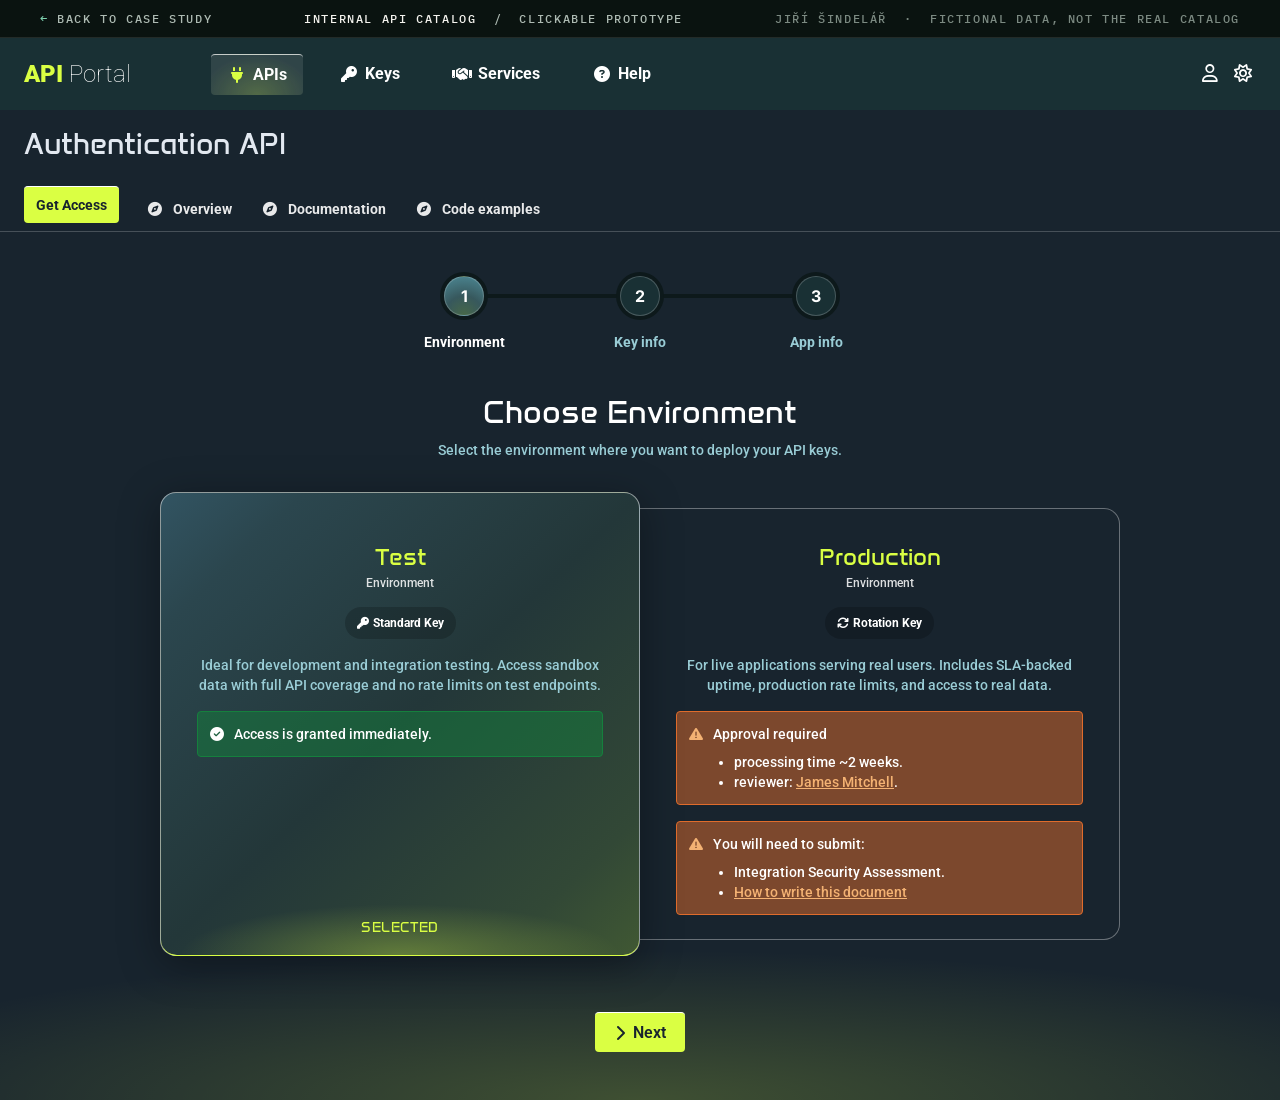
==== api-catalog/index.html @ e8f49c0a "Portal prototype: more pages, case study imagery and wording Add DevSecOpedia, catalog (Libraries/Al" ====
<!DOCTYPE html>
<html lang="en">
<head>
<meta charset="utf-8">
<meta name="viewport" content="width=device-width, initial-scale=1">
<title>API Portal — Internal API catalog (prototype)</title>
<meta name="description" content="Clickable prototype of an internal API catalog: requesting access to an API. Fictional data.">
<link rel="preconnect" href="https://fonts.googleapis.com">
<link rel="preconnect" href="https://fonts.gstatic.com" crossorigin>
<link href="https://fonts.googleapis.com/css2?family=Anta&family=Inter:wght@400;500;600;700&family=IBM+Plex+Mono:wght@400;500&family=Roboto:wght@100;400;500;700;900&display=swap" rel="stylesheet">
<link rel="stylesheet" href="https://cdnjs.cloudflare.com/ajax/libs/font-awesome/6.7.2/css/all.min.css">
<link rel="icon" type="image/png" sizes="64x64" href="../favicon-64.png">
<link rel="apple-touch-icon" href="../apple-touch-icon.png">
<link rel="stylesheet" href="styles.css">
</head>
<body>
<div class="pstrip"><a class="pback" href="../api-portal.html"><span>←</span> Back to case study</a><span class="ptitle"><b>Internal API catalog</b> &nbsp;/&nbsp; Clickable prototype</span><span class="pnote">Jiří Šindelář &nbsp;·&nbsp; fictional data, not the real catalog</span></div>
<div class="app">
  <header class="hdr" id="hdr"></header>
  <main id="main"></main>
</div>
<div id="toast"></div>
<script src="data.js"></script>
<script src="app.js"></script>
</body>
</html>
---- api-catalog/styles.css ----
/* Internal API catalog prototype — dark teal / lime UI. Tokens come from the Figma file. */
:root {
  --bg: #18242e; --hdr: #193034; --sunk: #0d191b;
  --text: #e2e8f0; --muted: #99ccd5; --lime: #daff43; --ink: #18242e;
  --line: rgba(255,255,255,.2); --line2: rgba(255,255,255,.5);
  --ok: #15803d; --warn: #e06c2c; --warn-t: #f4b273;
  --r: 4px; --r2: 16px;
}
* { box-sizing: border-box; margin: 0; }
html { -webkit-font-smoothing: antialiased; }
body { background: var(--bg); color: #fff; font: 500 14px/20px 'Roboto', system-ui, sans-serif; min-width: 1280px; overflow-x: auto; }
button, input, select, textarea { font: inherit; color: inherit; }
button { cursor: pointer; border: 0; background: none; }
a { color: inherit; text-decoration: none; }
ul { padding: 0; list-style: none; }

/* ---------- prototype strip (same as the other prototypes) ---------- */
.pstrip { background: #0a1310; color: #aebbb3; font-family: 'IBM Plex Mono', ui-monospace, monospace; font-size: 11.5px; letter-spacing: .14em; text-transform: uppercase; height: 38px; display: flex; align-items: center; justify-content: space-between; gap: 24px; padding: 0 40px; border-bottom: 1px solid rgba(255,255,255,.1); white-space: nowrap; }
.pstrip a { color: #aebbb3; transition: color .2s; } .pstrip a:hover { color: #7fd3b0; } .pback span { color: #7fd3b0; }
.pstrip .ptitle b { color: #f4f3ee; font-weight: 500; } .pstrip .pnote { color: #7c8a82; }

/* ---------- header ---------- */
.app { min-height: calc(100vh - 38px); display: flex; flex-direction: column; }
.hdr { background: var(--hdr); height: 72px; padding: 0 24px; display: flex; align-items: center; gap: 80px; flex-shrink: 0; }
.logo { font-size: 24px; line-height: 32px; white-space: nowrap; cursor: pointer; }
.logo b { font-weight: 900; color: var(--lime); } .logo span { font-weight: 100; color: #fff; }
.menu { display: flex; gap: 20px; }
.mi { position: relative; display: flex; align-items: center; gap: 6px; padding: 8px 16px; border-radius: var(--r); font-weight: 700; font-size: 16px; line-height: 24px; transition: background .15s; }
.mi:hover { background: rgba(255,255,255,.08); }
.mi i { width: 20px; text-align: center; }
.mi.on { background: rgba(255,255,255,.1); border-top: 1px solid rgba(255,255,255,.7); background-image: radial-gradient(ellipse 60% 100% at 50% 100%, rgba(218,255,67,.2), rgba(218,255,67,0)); }
.mi.on i { color: var(--lime); }
.hdr-r { margin-left: auto; display: flex; gap: 4px; }
.ib { width: 28px; height: 28px; font-size: 18px; border-radius: var(--r); transition: background .15s; }
.ib:hover { background: rgba(255,255,255,.1); }

/* ---------- title + tabs ---------- */
.title-row { padding: 16px 24px; }
.title-row h1 { font: 400 30px/36px 'Anta', sans-serif; color: var(--text); }
.tabs-row { display: flex; align-items: center; padding: 8px 24px; gap: 0; }
.btn { display: inline-flex; align-items: center; justify-content: center; gap: 8px; min-height: 36px; padding: 8px 12px; border-radius: var(--r); background: var(--lime); border-top: 1px solid #fff; color: var(--ink); font-weight: 700; font-size: 14px; line-height: 20px; transition: filter .15s, transform .1s; }
.btn:hover { filter: brightness(1.08); } .btn:active { transform: translateY(1px); }
.btn.lg { height: 40px; font-size: 16px; font-weight: 600; min-width: 90px; }
.btn.ghost { background: transparent; border-top-color: transparent; color: #fff; border: 1px solid var(--line); }
.btn.ghost:hover { background: rgba(255,255,255,.08); filter: none; }
.btn[disabled] { opacity: .45; pointer-events: none; }
.tdiv { width: 12px; }
.tab { position: relative; display: flex; align-items: center; gap: 8px; height: 36px; padding: 8px 14px 0; font-weight: 700; opacity: .9; }
.tab i { font-size: 14px; width: 20px; text-align: center; }
.tab:hover { opacity: 1; }
.tab::after { content: ''; position: absolute; left: 0; right: 0; bottom: 0; height: 2px; background: transparent; }
.tab.on { opacity: 1; } .tab.on::after { background: var(--lime); }
.rule { height: 1px; background: rgba(255,255,255,.2); margin: 0 24px 0; }
.rule { margin: 0; }

/* ---------- page canvas ---------- */
.page { flex: 1; display: flex; flex-direction: column; align-items: center; gap: 32px; padding: 40px 40px 0; background: radial-gradient(ellipse 860px 150px at 50% 100%, rgba(218,255,67,.2), rgba(218,255,67,0)); }
.page.plain { background: none; align-items: stretch; max-width: 1100px; margin: 0 auto; width: 100%; }

/* ---------- stepper ---------- */
.stepper { position: relative; display: flex; justify-content: center; gap: 16px; width: 992px; padding-bottom: 8px; }
.stepper .lines { position: absolute; left: 336px; right: 336px; top: 22px; display: flex; }
.stepper .lines i { width: 160px; height: 4px; background: var(--sunk); transition: background .3s; } .stepper .lines i.done { background: #49808b; }
.step { width: 160px; display: flex; flex-direction: column; align-items: center; gap: 12px; position: relative; }
.ring { background: var(--sunk); padding: 4px; border-radius: 50%; }
.dot { width: 40px; height: 40px; border-radius: 50%; border: 1px solid var(--line); background: var(--hdr); display: flex; align-items: center; justify-content: center; font: 700 16px/24px 'Inter', sans-serif; transition: background .3s; }
.step.on .dot, .step.done .dot { background: radial-gradient(ellipse 100% 100% at 50% 100%, #476848, #37585d 50%, #49808b); }
.step label { font-weight: 700; color: var(--muted); }
.step.on label, .step.done label { color: #fff; }

/* ---------- headings ---------- */
.hd { display: flex; flex-direction: column; align-items: center; gap: 8px; text-align: center; }
.hd h2 { font: 400 32px/40px 'Anta', sans-serif; color: #fff; }
.hd p { color: var(--muted); }

/* ---------- environment cards ---------- */
.envs { display: flex; width: 960px; isolation: isolate; }
.card { position: relative; width: 480px; display: flex; flex-direction: column; align-items: center; gap: 16px; padding: 32px 36px 24px; border: 1px solid var(--line); text-align: left; cursor: pointer; transition: all .25s; }
.card:first-child { border-radius: var(--r2) 0 0 var(--r2); } .card:last-child { border-radius: 0 var(--r2) var(--r2) 0; }
.card:not(.sel) { margin: 16px 0; border-color: rgba(255,255,255,.35); }
.card:not(.sel):hover { background: rgba(255,255,255,.04); }
.card:first-child:not(.sel) { border-right: 0; } .card:last-child:not(.sel) { border-left: 0; }
.card.sel { z-index: 2; border-radius: var(--r2); border-color: var(--line2); padding: 48px 36px 80px; background: linear-gradient(136.5deg, #325462 0%, #2b464e 14.9%, #233739 50%, #324836 85%, #405833 100%); box-shadow: 0 8px 40px rgba(0,0,0,.35); }
.card h3 { font: 400 24px/32px 'Anta', sans-serif; color: var(--lime); text-align: center; }
.card .sub { font-size: 12px; line-height: 16px; color: rgba(255,255,255,.85); text-align: center; margin-top: 2px; }
.chip { display: inline-flex; align-items: center; gap: 4px; padding: 8px 12px; border-radius: 9999px; background: rgba(0,0,0,.2); font-weight: 700; font-size: 12px; line-height: 16px; }
.chip i { font-size: 12px; }
.card .desc { color: var(--muted); text-align: center; }
.alert { display: flex; gap: 10px; width: 100%; padding: 12px; border-radius: var(--r); border: 1px solid; }
.alert i { margin-top: 3px; font-size: 14px; }
.alert.ok { background: rgba(21,128,61,.5); border-color: var(--ok); }
.alert.warn { background: rgba(224,108,44,.5); border-color: var(--warn); } .alert.warn i { color: var(--warn-t); }
.alert ul { list-style: disc; padding-left: 21px; margin-top: 8px; }
.alert .lnk { color: var(--warn-t); text-decoration: underline; cursor: pointer; }
.sel-badge { position: absolute; left: 0; right: 0; bottom: -1px; height: 56px; display: none; align-items: center; justify-content: center; border-bottom: 1px solid var(--lime); border-radius: 0 0 var(--r2) var(--r2); background: radial-gradient(ellipse 50% 100% at 50% 100%, rgba(218,255,67,.3), rgba(218,255,67,0) 92%); font: 400 14px/20px 'Anta', sans-serif; color: var(--lime); letter-spacing: .04em; }
.card.sel .sel-badge { display: flex; }

.foot { display: flex; justify-content: center; gap: 12px; padding: 24px 0 48px; }

/* ---------- forms ---------- */
.panel { width: 640px; padding: 32px 36px 36px; border: 1px solid var(--line2); border-radius: var(--r2); background: linear-gradient(136.5deg, #325462 0%, #2b464e 14.9%, #233739 50%, #324836 85%, #405833 100%); display: flex; flex-direction: column; gap: 20px; }
.fld { display: flex; flex-direction: column; gap: 6px; }
.fld > label { font-weight: 700; }
.fld .hint { font-size: 12px; line-height: 16px; color: var(--muted); }
.fld .err { display: none; font-size: 12px; line-height: 16px; color: #ffb4a0; }
.fld.bad .err { display: block; } .fld.bad .in { border-color: #ff7a59; }
.in { width: 100%; padding: 9px 12px; background: rgba(0,0,0,.3); border: 1px solid var(--line); border-radius: var(--r); outline: 0; transition: border-color .15s; }
.in:focus { border-color: var(--lime); }
.in::placeholder { color: rgba(153,204,213,.6); }
textarea.in { resize: vertical; min-height: 76px; }
select.in option { background: #193034; }
.row { display: flex; gap: 16px; } .row > * { flex: 1; }
.attach { display: flex; align-items: center; gap: 12px; padding: 12px; border: 1px dashed var(--line2); border-radius: var(--r); cursor: pointer; }
.attach:hover { background: rgba(255,255,255,.05); } .attach.done { border-style: solid; border-color: var(--ok); background: rgba(21,128,61,.35); }
.summary { display: grid; grid-template-columns: 140px 1fr; gap: 8px 16px; padding: 16px; background: rgba(0,0,0,.25); border-radius: var(--r); }
.summary dt { color: var(--muted); } .summary dd { margin: 0; font-weight: 700; }

/* ---------- done ---------- */
.done-icon { width: 64px; height: 64px; border-radius: 50%; display: flex; align-items: center; justify-content: center; font-size: 28px; background: rgba(21,128,61,.5); border: 1px solid var(--ok); }
.done-icon.wait { background: rgba(224,108,44,.5); border-color: var(--warn); color: var(--warn-t); }
.keybox { display: flex; align-items: center; gap: 12px; padding: 10px 12px; background: rgba(0,0,0,.4); border-radius: var(--r); font: 400 13px/20px 'IBM Plex Mono', monospace; word-break: break-all; }
.keybox span { flex: 1; }

/* ---------- tab content (overview / docs / code) ---------- */
.plain h3 { font: 400 22px/28px 'Anta', sans-serif; color: var(--text); margin-bottom: 12px; }
.plain section { margin: 32px 24px 0; }
.plain p { color: var(--muted); max-width: 720px; }
.tbl { width: 100%; border-collapse: collapse; }
.tbl td { padding: 12px 8px; border-bottom: 1px solid rgba(255,255,255,.12); }
.tbl .m { width: 80px; font: 500 12px 'IBM Plex Mono', monospace; color: var(--lime); }
.tbl .p { font: 400 13px 'IBM Plex Mono', monospace; width: 260px; }
.tbl td:last-child { color: var(--muted); }
.dgrid { display: grid; grid-template-columns: 1fr 1fr; gap: 16px; }
.dcard { padding: 20px; border: 1px solid var(--line); border-radius: 8px; background: rgba(255,255,255,.03); transition: background .15s; cursor: pointer; }
.dcard:hover { background: rgba(255,255,255,.07); } .dcard b { display: block; font-size: 16px; margin-bottom: 4px; } .dcard span { color: var(--muted); }
pre.code { padding: 20px; background: rgba(0,0,0,.4); border: 1px solid var(--line); border-radius: 8px; font: 400 13px/20px 'IBM Plex Mono', monospace; overflow-x: auto; color: #cfe7ea; }
pre.code em { color: var(--lime); font-style: normal; }

/* ---------- toast ---------- */
#toast { position: fixed; left: 50%; bottom: 28px; transform: translate(-50%, 20px); background: #0a1310; color: #f4f3ee; border: 1px solid rgba(255,255,255,.2); padding: 10px 18px; border-radius: 6px; opacity: 0; pointer-events: none; transition: all .25s; z-index: 50; }
#toast.show { opacity: 1; transform: translate(-50%, 0); }
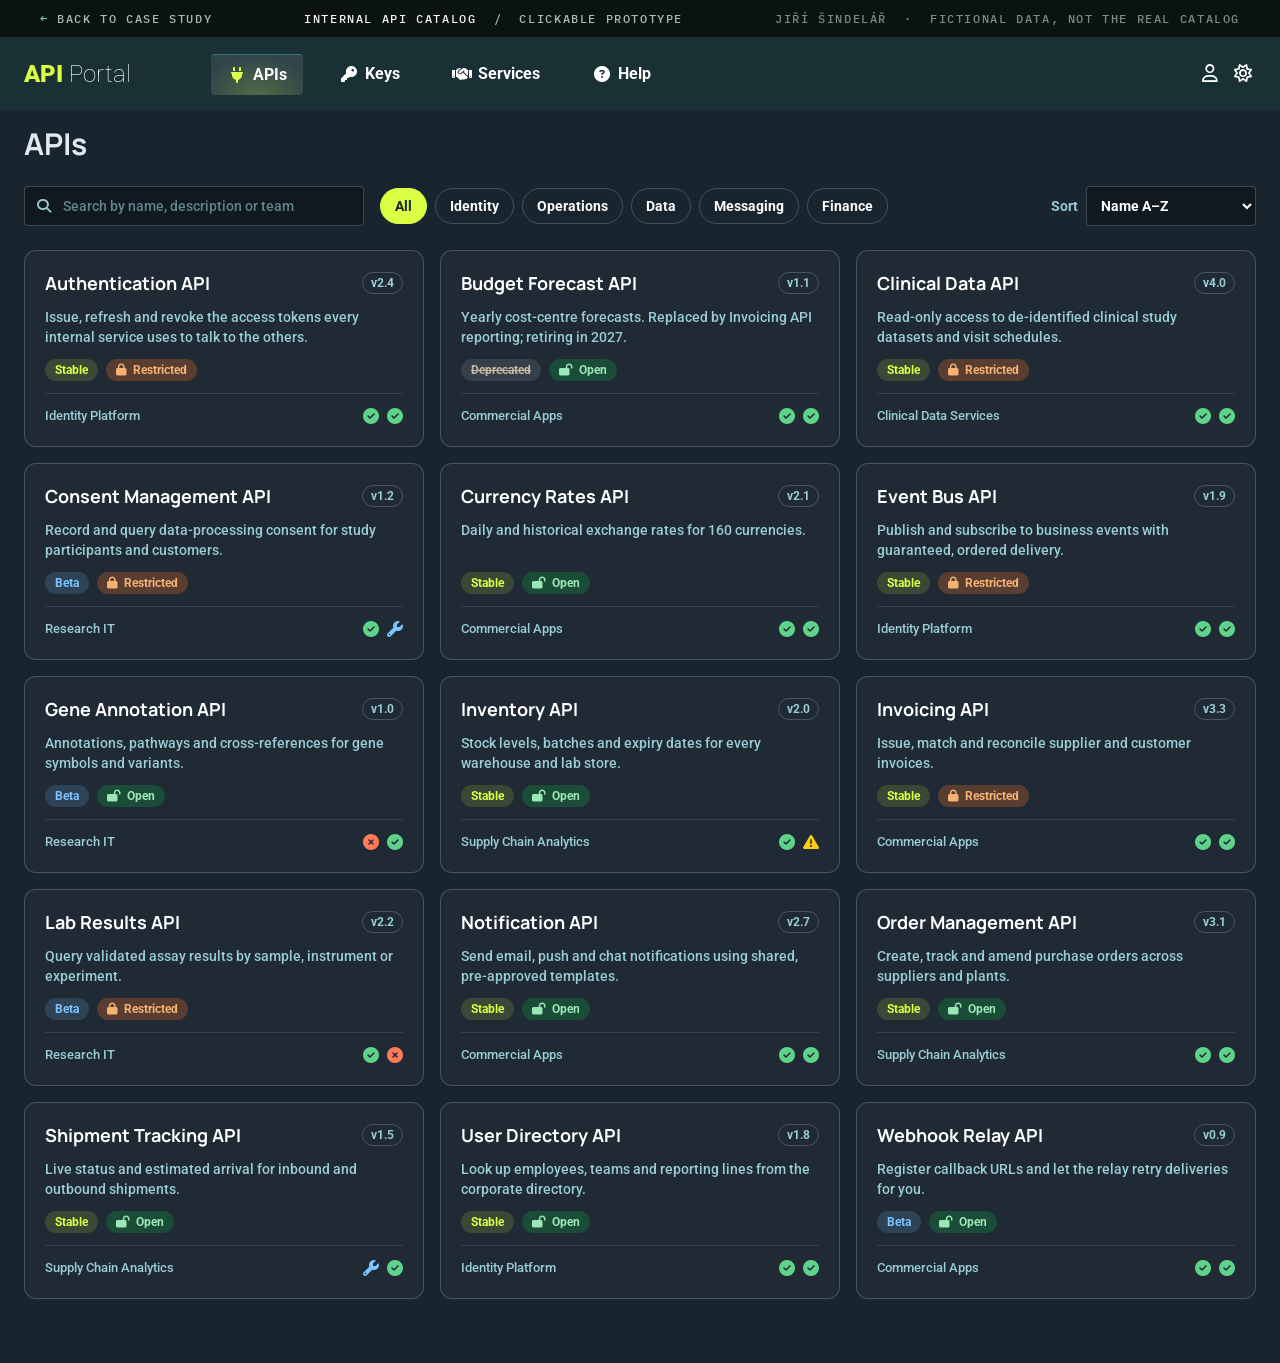
==== commit 38729d08: "API catalog prototype: catalog, keys, services, help; case study imagery Expand the api-catalog prot" ====
--- a/api-catalog/index.html
+++ b/api-catalog/index.html
@@ -7,11 +7,12 @@
 <meta name="description" content="Clickable prototype of an internal API catalog: requesting access to an API. Fictional data.">
 <link rel="preconnect" href="https://fonts.googleapis.com">
 <link rel="preconnect" href="https://fonts.gstatic.com" crossorigin>
-<link href="https://fonts.googleapis.com/css2?family=Anta&family=Inter:wght@400;500;600;700&family=IBM+Plex+Mono:wght@400;500&family=Roboto:wght@100;400;500;700;900&display=swap" rel="stylesheet">
+<link href="https://fonts.googleapis.com/css2?family=Manrope:wght@600;700;800&family=Inter:wght@400;500;600;700&family=IBM+Plex+Mono:wght@400;500&family=Roboto:wght@100;400;500;700;900&display=swap" rel="stylesheet">
 <link rel="stylesheet" href="https://cdnjs.cloudflare.com/ajax/libs/font-awesome/6.7.2/css/all.min.css">
 <link rel="icon" type="image/png" sizes="64x64" href="../favicon-64.png">
 <link rel="apple-touch-icon" href="../apple-touch-icon.png">
 <link rel="stylesheet" href="styles.css">
+<link rel="stylesheet" href="pages.css">
 </head>
 <body>
 <div class="pstrip"><a class="pback" href="../api-portal.html"><span>←</span> Back to case study</a><span class="ptitle"><b>Internal API catalog</b> &nbsp;/&nbsp; Clickable prototype</span><span class="pnote">Jiří Šindelář &nbsp;·&nbsp; fictional data, not the real catalog</span></div>
@@ -19,6 +20,7 @@
   <header class="hdr" id="hdr"></header>
   <main id="main"></main>
 </div>
+<div id="tip" role="tooltip"></div>
 <div id="toast"></div>
 <script src="data.js"></script>
 <script src="app.js"></script>
--- a/api-catalog/styles.css
+++ b/api-catalog/styles.css
@@ -28,7 +28,7 @@
 .mi { position: relative; display: flex; align-items: center; gap: 6px; padding: 8px 16px; border-radius: var(--r); font-weight: 700; font-size: 16px; line-height: 24px; transition: background .15s; }
 .mi:hover { background: rgba(255,255,255,.08); }
 .mi i { width: 20px; text-align: center; }
-.mi.on { background: rgba(255,255,255,.1); border-top: 1px solid rgba(255,255,255,.7); background-image: radial-gradient(ellipse 60% 100% at 50% 100%, rgba(218,255,67,.2), rgba(218,255,67,0)); }
+.mi.on { background: rgba(255,255,255,.1); border-top: 1px solid rgba(59,114,124,1); background-image: radial-gradient(ellipse 60% 100% at 50% 100%, rgba(218,255,67,.2), rgba(218,255,67,0)); }
 .mi.on i { color: var(--lime); }
 .hdr-r { margin-left: auto; display: flex; gap: 4px; }
 .ib { width: 28px; height: 28px; font-size: 18px; border-radius: var(--r); transition: background .15s; }
@@ -36,7 +36,7 @@
 
 /* ---------- title + tabs ---------- */
 .title-row { padding: 16px 24px; }
-.title-row h1 { font: 400 30px/36px 'Anta', sans-serif; color: var(--text); }
+.title-row h1 { font: 700 30px/36px 'Manrope', sans-serif; color: var(--text); }
 .tabs-row { display: flex; align-items: center; padding: 8px 24px; gap: 0; }
 .btn { display: inline-flex; align-items: center; justify-content: center; gap: 8px; min-height: 36px; padding: 8px 12px; border-radius: var(--r); background: var(--lime); border-top: 1px solid #fff; color: var(--ink); font-weight: 700; font-size: 14px; line-height: 20px; transition: filter .15s, transform .1s; }
 .btn:hover { filter: brightness(1.08); } .btn:active { transform: translateY(1px); }
@@ -70,7 +70,7 @@
 
 /* ---------- headings ---------- */
 .hd { display: flex; flex-direction: column; align-items: center; gap: 8px; text-align: center; }
-.hd h2 { font: 400 32px/40px 'Anta', sans-serif; color: #fff; }
+.hd h2 { font: 700 32px/40px 'Manrope', sans-serif; color: #fff; }
 .hd p { color: var(--muted); }
 
 /* ---------- environment cards ---------- */
@@ -81,7 +81,7 @@
 .card:not(.sel):hover { background: rgba(255,255,255,.04); }
 .card:first-child:not(.sel) { border-right: 0; } .card:last-child:not(.sel) { border-left: 0; }
 .card.sel { z-index: 2; border-radius: var(--r2); border-color: var(--line2); padding: 48px 36px 80px; background: linear-gradient(136.5deg, #325462 0%, #2b464e 14.9%, #233739 50%, #324836 85%, #405833 100%); box-shadow: 0 8px 40px rgba(0,0,0,.35); }
-.card h3 { font: 400 24px/32px 'Anta', sans-serif; color: var(--lime); text-align: center; }
+.card h3 { font: 700 24px/32px 'Manrope', sans-serif; color: var(--lime); text-align: center; }
 .card .sub { font-size: 12px; line-height: 16px; color: rgba(255,255,255,.85); text-align: center; margin-top: 2px; }
 .chip { display: inline-flex; align-items: center; gap: 4px; padding: 8px 12px; border-radius: 9999px; background: rgba(0,0,0,.2); font-weight: 700; font-size: 12px; line-height: 16px; }
 .chip i { font-size: 12px; }
@@ -92,7 +92,7 @@
 .alert.warn { background: rgba(224,108,44,.5); border-color: var(--warn); } .alert.warn i { color: var(--warn-t); }
 .alert ul { list-style: disc; padding-left: 21px; margin-top: 8px; }
 .alert .lnk { color: var(--warn-t); text-decoration: underline; cursor: pointer; }
-.sel-badge { position: absolute; left: 0; right: 0; bottom: -1px; height: 56px; display: none; align-items: center; justify-content: center; border-bottom: 1px solid var(--lime); border-radius: 0 0 var(--r2) var(--r2); background: radial-gradient(ellipse 50% 100% at 50% 100%, rgba(218,255,67,.3), rgba(218,255,67,0) 92%); font: 400 14px/20px 'Anta', sans-serif; color: var(--lime); letter-spacing: .04em; }
+.sel-badge { position: absolute; left: 0; right: 0; bottom: -1px; height: 56px; display: none; align-items: center; justify-content: center; border-bottom: 1px solid var(--lime); border-radius: 0 0 var(--r2) var(--r2); background: radial-gradient(ellipse 50% 100% at 50% 100%, rgba(218,255,67,.3), rgba(218,255,67,0) 92%); font: 700 13px/20px 'Manrope', sans-serif; color: var(--lime); letter-spacing: .12em; }
 .card.sel .sel-badge { display: flex; }
 
 .foot { display: flex; justify-content: center; gap: 12px; padding: 24px 0 48px; }
@@ -122,7 +122,7 @@
 .keybox span { flex: 1; }
 
 /* ---------- tab content (overview / docs / code) ---------- */
-.plain h3 { font: 400 22px/28px 'Anta', sans-serif; color: var(--text); margin-bottom: 12px; }
+.plain h3 { font: 700 22px/28px 'Manrope', sans-serif; color: var(--text); margin-bottom: 12px; }
 .plain section { margin: 32px 24px 0; }
 .plain p { color: var(--muted); max-width: 720px; }
 .tbl { width: 100%; border-collapse: collapse; }
--- a/api-catalog/pages.css
+++ b/api-catalog/pages.css
@@ -0,0 +1,99 @@
+/* Internal API catalog prototype — catalog, keys, services and help pages. */
+.wrap { width: 100%; max-width: 1280px; margin: 0 auto; padding: 0 24px 64px; }
+.title-row .sub { margin-top: 4px; color: var(--muted); }
+.crumb { display: inline-flex; align-items: center; gap: 8px; margin-bottom: 8px; color: var(--muted); font-weight: 700; font-size: 13px; transition: color .15s; }
+.crumb:hover { color: var(--lime); }
+.wrap .title-row { padding-left: 0; padding-right: 0; }
+.tr { display: flex; align-items: center; gap: 12px; }
+.vchip { padding: 1px 8px; border-radius: 9999px; border: 1px solid var(--line); font-size: 12px; line-height: 18px; font-weight: 700; color: var(--muted); }
+.hl { display: inline-flex; align-items: center; gap: 8px; } .hl.big { gap: 10px; margin-left: 4px; font-size: 18px; }
+.hi { display: inline-flex; font-size: 16px; line-height: 1; border-radius: 50%; outline: 0; }
+.hl.big .hi { font-size: 20px; }
+.hi:focus-visible { box-shadow: 0 0 0 2px var(--lime); }
+.hi.ok, .legend .ok { color: #5fd38a; } .hi.degraded, .legend .degraded { color: #facc15; } .hi.down, .legend .down { color: #ff7a59; } .hi.maint, .legend .maint { color: #7cc4ff; }
+
+/* ---------- catalog ---------- */
+.toolbar { display: flex; align-items: center; gap: 16px; margin-top: 8px; flex-wrap: wrap; }
+.search { display: flex; align-items: center; gap: 10px; width: 340px; padding: 0 12px; height: 40px; background: rgba(0,0,0,.3); border: 1px solid var(--line); border-radius: var(--r); transition: border-color .15s; }
+.search:focus-within { border-color: var(--lime); }
+.search i { color: var(--muted); } .search input { flex: 1; min-width: 0; background: none; border: 0; outline: 0; }
+.search input::placeholder { color: rgba(153,204,213,.6); }
+.chips { display: flex; gap: 8px; flex-wrap: wrap; }
+.fchip { padding: 7px 14px; border-radius: 9999px; border: 1px solid var(--line); font-weight: 700; transition: all .15s; }
+.fchip:hover { background: rgba(255,255,255,.08); }
+.fchip.on { background: var(--lime); color: var(--ink); border-color: var(--lime); }
+.sortsel { margin-left: auto; display: flex; align-items: center; gap: 8px; color: var(--muted); font-weight: 700; }
+.sortsel .in { width: 170px; height: 40px; padding: 0 10px; color: #fff; }
+.legend { display: flex; align-items: center; gap: 18px; margin-top: 16px; font-size: 12px; line-height: 16px; color: var(--muted); }
+.legend span { display: inline-flex; align-items: center; gap: 6px; } .legend em { margin-left: auto; font-style: normal; }
+.grid { margin-top: 24px; display: grid; grid-template-columns: repeat(3, minmax(0, 1fr)); gap: 16px; }
+.acard { display: flex; flex-direction: column; gap: 12px; padding: 20px; border: 1px solid var(--line); border-radius: 12px; background: rgba(255,255,255,.03); cursor: pointer; transition: border-color .15s, background .15s, transform .15s; outline: 0; }
+.acard:hover, .acard:focus-visible { border-color: rgba(218,255,67,.6); background: rgba(255,255,255,.06); transform: translateY(-2px); }
+.ah { display: flex; align-items: center; justify-content: space-between; gap: 12px; }
+.ah h3 { font: 700 18px/24px 'Manrope', sans-serif; }
+.ad { color: var(--muted); display: -webkit-box; -webkit-line-clamp: 2; -webkit-box-orient: vertical; overflow: hidden; min-height: 40px; }
+.tags { display: flex; gap: 8px; }
+.badge, .acc { display: inline-flex; align-items: center; gap: 6px; padding: 2px 10px; border-radius: 9999px; font-size: 12px; line-height: 18px; font-weight: 700; }
+.badge.stable { background: rgba(218,255,67,.14); color: var(--lime); }
+.badge.beta { background: rgba(124,196,255,.16); color: #7cc4ff; }
+.badge.deprecated { background: rgba(255,255,255,.1); color: #c9b9a4; text-decoration: line-through; }
+.acc.open { background: rgba(21,128,61,.4); color: #9be8b6; }
+.acc.restr { background: rgba(224,108,44,.3); color: var(--warn-t); }
+.af { display: flex; align-items: center; justify-content: space-between; margin-top: auto; padding-top: 12px; border-top: 1px solid rgba(255,255,255,.1); }
+.own { color: var(--muted); font-size: 13px; }
+.empty { grid-column: 1 / -1; display: flex; flex-direction: column; align-items: center; gap: 8px; padding: 64px 0; color: var(--muted); }
+.empty i { font-size: 32px; } .empty b { color: #fff; font-size: 16px; } .empty .btn { margin-top: 8px; }
+
+/* ---------- tooltip ---------- */
+#tip { position: fixed; z-index: 60; max-width: 280px; padding: 10px 12px; background: #0a1310; border: 1px solid rgba(255,255,255,.2); border-radius: 6px; font-size: 12px; line-height: 16px; display: flex; flex-direction: column; gap: 2px; opacity: 0; pointer-events: none; transition: opacity .12s; box-shadow: 0 8px 24px rgba(0,0,0,.4); }
+#tip.show { opacity: 1; } #tip span { color: var(--muted); }
+
+/* ---------- keys ---------- */
+.kcols { display: grid; grid-template-columns: 1fr 1fr; gap: 24px; margin-top: 8px; align-items: start; }
+.kch { display: flex; align-items: center; gap: 12px; margin-bottom: 12px; }
+.kch h2 { font: 700 22px/28px 'Manrope', sans-serif; }
+.kcount { margin-left: auto; min-width: 28px; text-align: center; padding: 2px 8px; border-radius: 9999px; background: rgba(255,255,255,.1); font-weight: 700; }
+.key { border: 1px solid var(--line); border-radius: 12px; background: rgba(255,255,255,.03); margin-bottom: 12px; overflow: hidden; transition: border-color .15s; }
+.key.open { border-color: rgba(255,255,255,.4); background: rgba(255,255,255,.05); }
+.khead { display: flex; align-items: center; gap: 16px; width: 100%; padding: 16px 20px; text-align: left; transition: background .15s; }
+.khead:hover { background: rgba(255,255,255,.04); }
+.kmain { display: flex; flex-direction: column; gap: 2px; flex: 1; min-width: 0; }
+.kmain b { font-size: 16px; line-height: 24px; } .kmeta { font-size: 12px; line-height: 16px; color: var(--muted); }
+.ksum { display: flex; align-items: center; gap: 8px; color: var(--muted); font-weight: 700; white-space: nowrap; }
+.pill { padding: 2px 8px; border-radius: 9999px; font-size: 12px; line-height: 16px; }
+.pill.pending { background: rgba(224,108,44,.35); color: var(--warn-t); }
+.chev { transition: transform .2s; color: var(--muted); } .key.open .chev { transform: rotate(180deg); }
+.klist { display: none; border-top: 1px solid rgba(255,255,255,.1); }
+.key.open .klist { display: block; }
+.kapi { display: grid; grid-template-columns: 1fr auto; gap: 2px 12px; padding: 12px 20px; cursor: pointer; outline: 0; transition: background .15s; }
+.kapi + .kapi { border-top: 1px solid rgba(255,255,255,.07); }
+.kapi:hover, .kapi:focus-visible { background: rgba(255,255,255,.06); }
+.kn { font-weight: 700; } .kd { grid-column: 1 / -1; font-size: 12px; line-height: 16px; color: var(--muted); }
+.ks { display: inline-flex; align-items: center; gap: 6px; font-weight: 700; font-size: 13px; }
+.ks.approved { color: #9be8b6; } .ks.pending { color: var(--warn-t); }
+
+/* ---------- services ---------- */
+.svcs { display: grid; grid-template-columns: repeat(3, minmax(0, 1fr)); gap: 24px; margin-top: 16px; }
+.svc { display: flex; flex-direction: column; gap: 16px; padding: 28px; border: 1px solid var(--line2); border-radius: var(--r2); background: linear-gradient(136.5deg, #325462 0%, #2b464e 14.9%, #233739 50%, #324836 85%, #405833 100%); }
+.svc h3 { font: 700 24px/32px 'Manrope', sans-serif; color: var(--lime); }
+.svc p { color: #cfe7ea; }
+.svc ul { display: flex; flex-direction: column; gap: 10px; margin-bottom: 8px; } .svc li { display: flex; gap: 10px; } .svc li i { margin-top: 3px; color: var(--lime); font-size: 12px; }
+.svc .btn { margin-top: auto; align-self: flex-start; }
+.sicon { width: 48px; height: 48px; border-radius: 12px; display: flex; align-items: center; justify-content: center; font-size: 20px; color: var(--lime); background: rgba(0,0,0,.3); border: 1px solid var(--line); }
+.sicon.sm { width: 40px; height: 40px; font-size: 16px; flex-shrink: 0; }
+
+/* ---------- help ---------- */
+.hsteps { display: grid; grid-template-columns: repeat(4, minmax(0, 1fr)); gap: 16px; margin: 16px 0 40px; }
+.hstep { position: relative; display: flex; flex-direction: column; gap: 6px; padding: 20px; border: 1px solid var(--line); border-radius: 12px; background: rgba(255,255,255,.03); }
+.hstep > i { font-size: 20px; color: var(--lime); margin-bottom: 4px; } .hstep b { font-size: 16px; } .hstep span:last-child { color: var(--muted); }
+.hn { position: absolute; top: 16px; right: 16px; width: 24px; height: 24px; border-radius: 50%; background: var(--sunk); display: flex; align-items: center; justify-content: center; font: 700 12px 'Inter', sans-serif; }
+.hcols { display: grid; grid-template-columns: 1.6fr 1fr; gap: 40px; align-items: start; }
+.h2 { font: 700 22px/28px 'Manrope', sans-serif; margin-bottom: 16px; }
+.fq { border-bottom: 1px solid rgba(255,255,255,.15); }
+.fqh { display: flex; align-items: center; justify-content: space-between; gap: 16px; width: 100%; padding: 16px 0; text-align: left; font-weight: 700; font-size: 15px; transition: color .15s; }
+.fqh:hover { color: var(--lime); } .fqh i { color: var(--lime); transition: transform .2s; }
+.fq.open .fqh i { transform: rotate(45deg); }
+.fqa { display: none; padding: 0 32px 16px 0; color: var(--muted); } .fq.open .fqa { display: block; }
+.contacts { display: flex; flex-direction: column; gap: 12px; }
+.ccard { display: flex; gap: 16px; padding: 20px; border: 1px solid var(--line); border-radius: 12px; background: rgba(255,255,255,.03); }
+.ccard b { display: block; font-size: 16px; } .ccard em { display: block; font-style: normal; color: var(--lime); margin: 2px 0 6px; } .ccard p { color: var(--muted); margin-bottom: 12px; }
